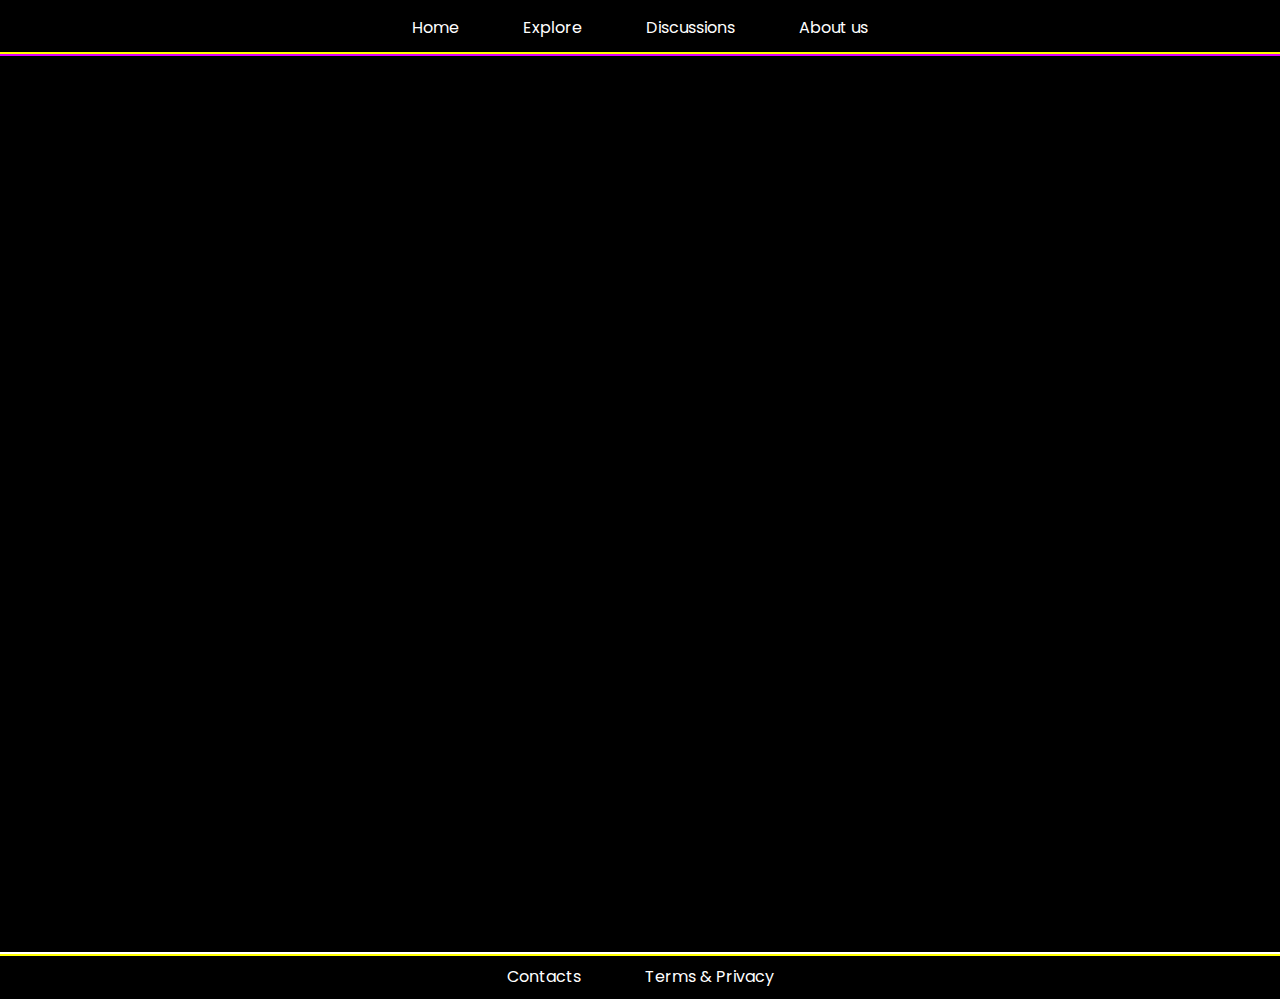
==== index.html @ 579415d8 "Base criada" ====
<!DOCTYPE html>
<html lang="en">
    <head>
        <meta charset="UTF-8" />
        <meta name="viewport" content="width=device-width, initial-scale=1.0" />
        <title>Home</title>
        <link rel="stylesheet" href="/resources/css/index.css" />
    </head>
    <body>
        <header>
            <ul>
                <li>Home</li>
                <li>Explore</li>
                <li>Discussions</li>
                <li>About us</li>
            </ul>
        </header>
        <main></main>
        <footer>
            <li>Contacts</li>
            <li>Terms & Privacy</li>
        </footer>
    </body>
</html>
---- resources/css/index.css ----
@import url("https://fonts.googleapis.com/css2?family=Poppins:wght@200;300;400;700&display=swap");
* {
    font-family: "Poppins", sans-serif;
    color: white;
}

body {
    margin: 0;
    display: flexbox;
    background-color: rgb(0, 0, 0);
    outline: 2px solid red;
}

header {
    display: flex;
    align-content: center;
    justify-content: center;
    outline: 2px solid rgb(221, 0, 255);
    height: 6vh;
}

main {
    margin: 0;
    outline: 2px solid yellow;
    height: 100vh;
}

footer {
    display: flex;
    align-items: center;
    justify-content: center;
    outline: 2px solid white;
    height: 5vh;
}

ul {
    display: flex;
    align-items: center;
    margin: 0;
    padding: 0;
    list-style-type: none;
    background-color: w;
}

li {
    display: inline-block;
    text-align: center;
    margin: 0px 2.5vw 0px 2.5vw;
}
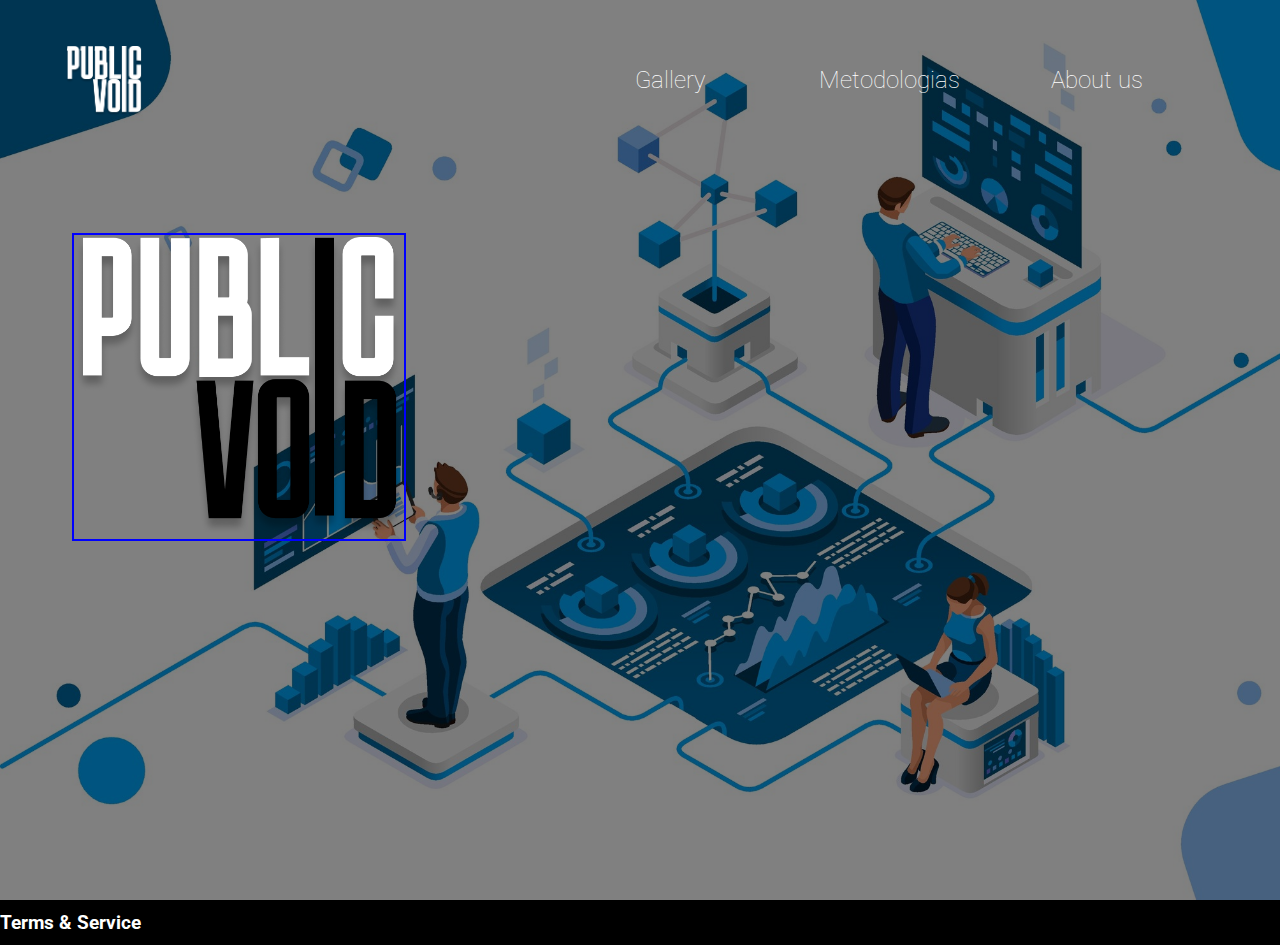
==== commit f80c4f54: "added details" ====
--- a/index.html
+++ b/index.html
@@ -8,17 +8,22 @@
     </head>
     <body>
         <header>
+            <a href="http://"><img src="resources/images/logo-raw-white.png" alt="" /></a>
             <ul>
-                <li>Home</li>
-                <li>Explore</li>
-                <li>Discussions</li>
+                <!-- <a href="www.google.com"><li>Home</li></a> -->
+                <li>Gallery</li>
+                <li>Metodologias</li>
                 <li>About us</li>
             </ul>
         </header>
-        <main></main>
+        <main>
+            <div id="background-image"></div>
+            <div id="main-title">
+                <img src="/resources/images/logo-mixed.png" alt="" srcset="" />
+            </div>
+        </main>
         <footer>
-            <li>Contacts</li>
-            <li>Terms & Privacy</li>
+            <h3>Terms & Service</h3>
         </footer>
     </body>
 </html>
--- a/resources/css/index.css
+++ b/resources/css/index.css
@@ -1,49 +1,86 @@
-@import url("https://fonts.googleapis.com/css2?family=Poppins:wght@200;300;400;700&display=swap");
+@import url("https://fonts.googleapis.com/css2?family=Roboto:wght@100;300;400;700&display=swap");
+
 * {
-    font-family: "Poppins", sans-serif;
+    text-decoration: none;
+    font-family: "Roboto";
     color: white;
 }
 
 body {
     margin: 0;
-    display: flexbox;
     background-color: rgb(0, 0, 0);
-    outline: 2px solid red;
 }
 
 header {
     display: flex;
-    align-content: center;
-    justify-content: center;
-    outline: 2px solid rgb(221, 0, 255);
-    height: 6vh;
+    position: absolute;
+    align-items: center;
+    margin-bottom: 10px;
+    z-index: 7;
+    top: 5vh;
+    left: 5vw;
+    height: 70px;
+    width: 90vw;
+}
+header img {
+    position: absolute;
+    top: 0.1vh;
+    height: 70px;
+    left: 1px;
+}
+ul {
+    position: absolute;
+    display: flex;
+    justify-content: space-around;
+    right: 1vw;
+    margin: 0;
+    padding: 0;
+    width: 50vw;
+    height: 50px;
+}
+li {
+    display: flex;
+    justify-content: space-evenly;
+    align-items: center;
+    font-weight: 100;
+    font-size: x-large;
+    height: 50px;
+    width: 10vw;
+}
+li:hover {
+    color: black;
 }
 
 main {
     margin: 0;
-    outline: 2px solid yellow;
     height: 100vh;
 }
 
-footer {
-    display: flex;
-    align-items: center;
-    justify-content: center;
-    outline: 2px solid white;
-    height: 5vh;
+#background-image {
+    background-image: url("/resources/images/index-background.jpg");
+    background-repeat: no-repeat;
+    background-size: cover;
+    opacity: 0.5;
+    height: 100%;
 }
 
-ul {
-    display: flex;
-    align-items: center;
-    margin: 0;
-    padding: 0;
-    list-style-type: none;
-    background-color: w;
+#main-title {
+    position: absolute;
+    width: fit-content;
+    margin: 10px 0px 0px 10px;
+    outline: 2px solid blue;
+    left: 5vw;
+    top: 25vh;
+}
+#main-title img {
+    max-height: 300px;
 }
 
-li {
-    display: inline-block;
-    text-align: center;
-    margin: 0px 2.5vw 0px 2.5vw;
+footer {
+    color: black;
+    display: flex;
+    position: absolute;
+    align-items: center;
+    height: 5vh;
+    width: 100%;
 }
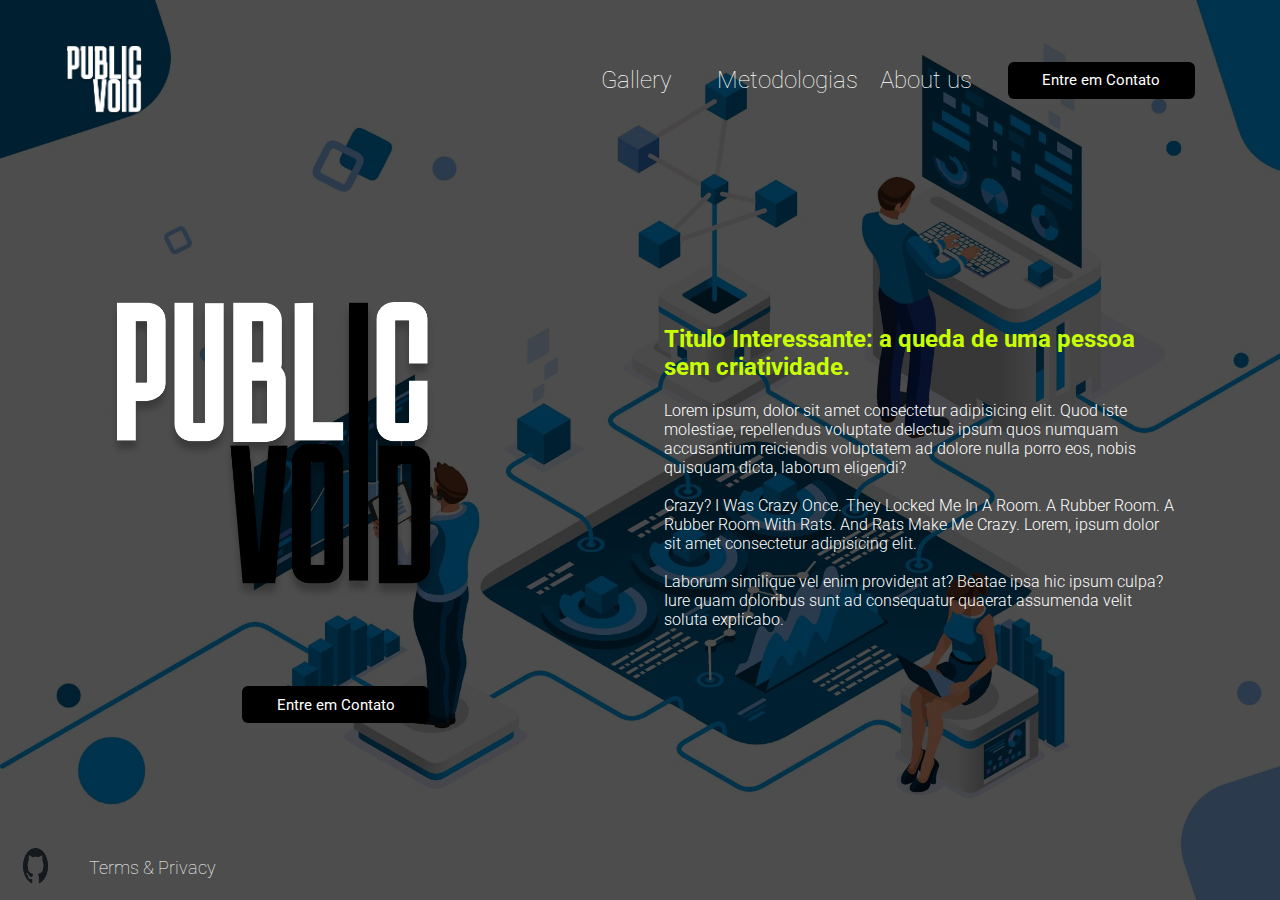
==== commit 51209768: "Main page done" ====
--- a/index.html
+++ b/index.html
@@ -7,23 +7,42 @@
         <link rel="stylesheet" href="/resources/css/index.css" />
     </head>
     <body>
+        <div id="background-image"></div>
         <header>
             <a href="http://"><img src="resources/images/logo-raw-white.png" alt="" /></a>
-            <ul>
-                <!-- <a href="www.google.com"><li>Home</li></a> -->
+            <ul id="header-menu">
                 <li>Gallery</li>
                 <li>Metodologias</li>
                 <li>About us</li>
+                <button type="button" id="header-button">Entre em Contato</button>
             </ul>
         </header>
         <main>
-            <div id="background-image"></div>
             <div id="main-title">
-                <img src="/resources/images/logo-mixed.png" alt="" srcset="" />
+                <img src="/resources/images/logo-mixed.png" />
+                <button type="button" id="main-button">Entre em Contato</button>
+            </div>
+            <div id="main-content">
+                <h2>Titulo Interessante: a queda de uma pessoa sem criatividade.</h2>
+                <p>
+                    Lorem ipsum, dolor sit amet consectetur adipisicing elit. Quod iste molestiae,
+                    repellendus voluptate delectus ipsum quos numquam accusantium reiciendis
+                    voluptatem ad dolore nulla porro eos, nobis quisquam dicta, laborum eligendi?<br /><br />
+                    Crazy? I Was Crazy Once. They Locked Me In A Room. A Rubber Room. A Rubber Room
+                    With Rats. And Rats Make Me Crazy. Lorem, ipsum dolor sit amet consectetur
+                    adipisicing elit. <br /><br />
+                    Laborum similique vel enim provident at? Beatae ipsa hic ipsum culpa? Iure quam
+                    doloribus sunt ad consequatur quaerat assumenda velit soluta explicabo.
+                </p>
             </div>
         </main>
         <footer>
-            <h3>Terms & Service</h3>
+            <a href="https://github.com/R-uan/static-page-claretiano" target="_blank">
+                <img src="/resources/images/github-logo.png" id="github-logo" />
+            </a>
+            <ul id="footer-menu">
+                <li>Terms & Privacy</li>
+            </ul>
         </footer>
     </body>
 </html>
--- a/resources/css/index.css
+++ b/resources/css/index.css
@@ -7,14 +7,31 @@
 }
 
 body {
+    background-color: black;
+    display: flex;
+    flex-direction: column;
+    justify-content: flex-end;
     margin: 0;
-    background-color: rgb(0, 0, 0);
+    height: 100vh;
 }
+
+#background-image {
+    position: absolute;
+    background-image: url("/resources/images/index-background.jpg");
+    background-repeat: no-repeat;
+    background-size: cover;
+    opacity: 0.3;
+    height: 100vh;
+    width: 100vw;
+}
+
+/* Header Segment */
 
 header {
     display: flex;
     position: absolute;
     align-items: center;
+    justify-items: center;
     margin-bottom: 10px;
     z-index: 7;
     top: 5vh;
@@ -22,23 +39,38 @@
     height: 70px;
     width: 90vw;
 }
+
 header img {
     position: absolute;
     top: 0.1vh;
     height: 70px;
     left: 1px;
 }
-ul {
+
+#header-button {
+    border: 1px solid rgba(0, 0, 0, 0.588);
+    border-radius: 6px;
+    font-size: 15px;
+    width: 187px;
+    height: 37px;
+    color: rgb(255, 255, 255);
+    background-color: #000000;
+    margin: 0;
+}
+
+#header-menu {
     position: absolute;
     display: flex;
     justify-content: space-around;
+    align-items: center;
     right: 1vw;
     margin: 0;
     padding: 0;
     width: 50vw;
     height: 50px;
 }
-li {
+
+#header-menu li {
     display: flex;
     justify-content: space-evenly;
     align-items: center;
@@ -47,40 +79,103 @@
     height: 50px;
     width: 10vw;
 }
+
 li:hover {
-    color: black;
+    color: rgb(0, 0, 0);
 }
 
+/*  Main Segment */
+
 main {
-    margin: 0;
-    height: 100vh;
-}
-
-#background-image {
-    background-image: url("/resources/images/index-background.jpg");
-    background-repeat: no-repeat;
-    background-size: cover;
-    opacity: 0.5;
-    height: 100%;
+    display: flex;
+    position: relative;
+    align-items: center;
+    justify-content: space-around;
+    width: 98vw;
+    height: 70vh;
+    margin: 10px;
 }
 
 #main-title {
-    position: absolute;
-    width: fit-content;
+    display: flex;
+    flex-direction: column;
+    position: relative;
     margin: 10px 0px 0px 10px;
-    outline: 2px solid blue;
-    left: 5vw;
-    top: 25vh;
+    height: 50vh;
 }
+
 #main-title img {
     max-height: 300px;
 }
 
+#main-button {
+    position: absolute;
+    border: 1px solid rgba(0, 0, 0, 0.588);
+    border-radius: 6px;
+    font-size: 15px;
+    width: 187px;
+    height: 37px;
+    color: rgb(255, 255, 255);
+    background-color: #000000;
+    margin: 0px 0px 0px 0px;
+    bottom: 3vh;
+    right: 0.7vw;
+}
+
+#main-content {
+    height: 50vh;
+    width: 40vw;
+    margin: 10px 0px 0px 10px;
+    padding: 10px 0px 0px 40px;
+}
+
+#main-content h2 {
+    font-weight: 700;
+    color: rgb(200, 255, 0);
+}
+
+#main-content p {
+    font-weight: 300;
+    color: white;
+}
+
+/* Footer Segment */
+
 footer {
-    color: black;
+    position: relative;
     display: flex;
-    position: absolute;
     align-items: center;
     height: 5vh;
-    width: 100%;
+    width: 98vw;
+    margin: 0px 10px 10px 10px;
 }
+
+#footer-menu {
+    position: relative;
+    display: flex;
+    height: fit-content;
+    margin: 0;
+}
+
+#footer-menu li {
+    display: flex;
+    justify-content: space-evenly;
+    align-items: center;
+    font-weight: 100;
+    font-size: large;
+    height: 50px;
+    width: 10vw;
+}
+#github-logo {
+    margin-left: 1vw;
+    height: 4vh;
+    width: 2vw;
+}
+
+/* Misc Segment */
+
+#main-button:hover,
+#header-button:hover {
+    color: black;
+    background-color: #ffffff;
+}
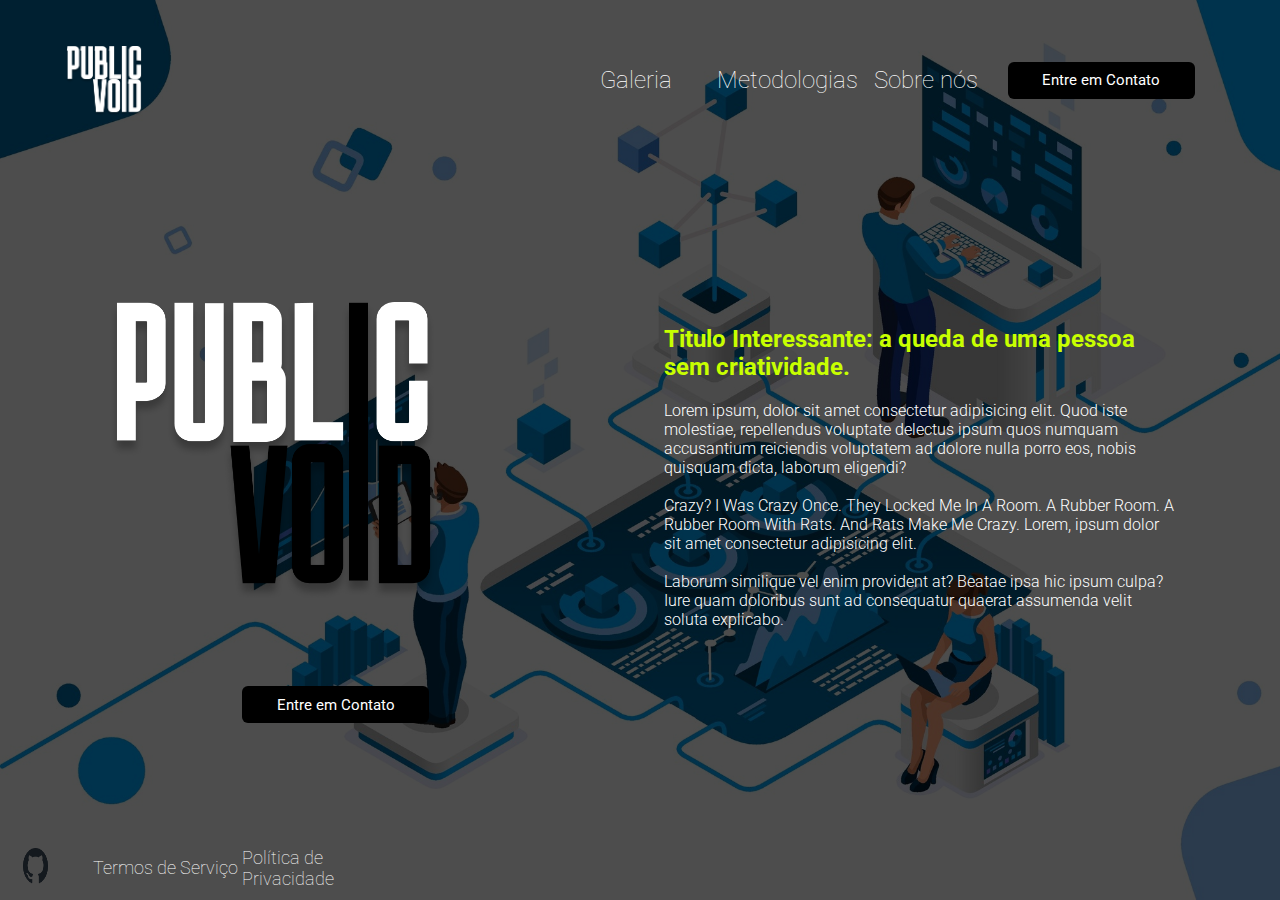
==== commit 0ae19842: "index: minor details" ====
--- a/index.html
+++ b/index.html
@@ -3,17 +3,17 @@
     <head>
         <meta charset="UTF-8" />
         <meta name="viewport" content="width=device-width, initial-scale=1.0" />
-        <title>Home</title>
+        <title>Public Void</title>
         <link rel="stylesheet" href="/resources/css/index.css" />
     </head>
     <body>
         <div id="background-image"></div>
         <header>
-            <a href="http://"><img src="resources/images/logo-raw-white.png" alt="" /></a>
+            <a href="index.html"><img src="resources/images/logo-raw-white.png" alt="" /></a>
             <ul id="header-menu">
-                <li>Gallery</li>
+                <li>Galeria</li>
                 <li>Metodologias</li>
-                <li>About us</li>
+                <li>Sobre nós</li>
                 <button type="button" id="header-button">Entre em Contato</button>
             </ul>
         </header>
@@ -41,7 +41,8 @@
                 <img src="/resources/images/github-logo.png" id="github-logo" />
             </a>
             <ul id="footer-menu">
-                <li>Terms & Privacy</li>
+                <li>Termos de Serviço</li>
+                <li>Política de Privacidade</li>
             </ul>
         </footer>
     </body>
--- a/resources/css/index.css
+++ b/resources/css/index.css
@@ -164,7 +164,7 @@
     font-weight: 100;
     font-size: large;
     height: 50px;
-    width: 10vw;
+    width: 12vw;
 }
 #github-logo {
     margin-left: 1vw;
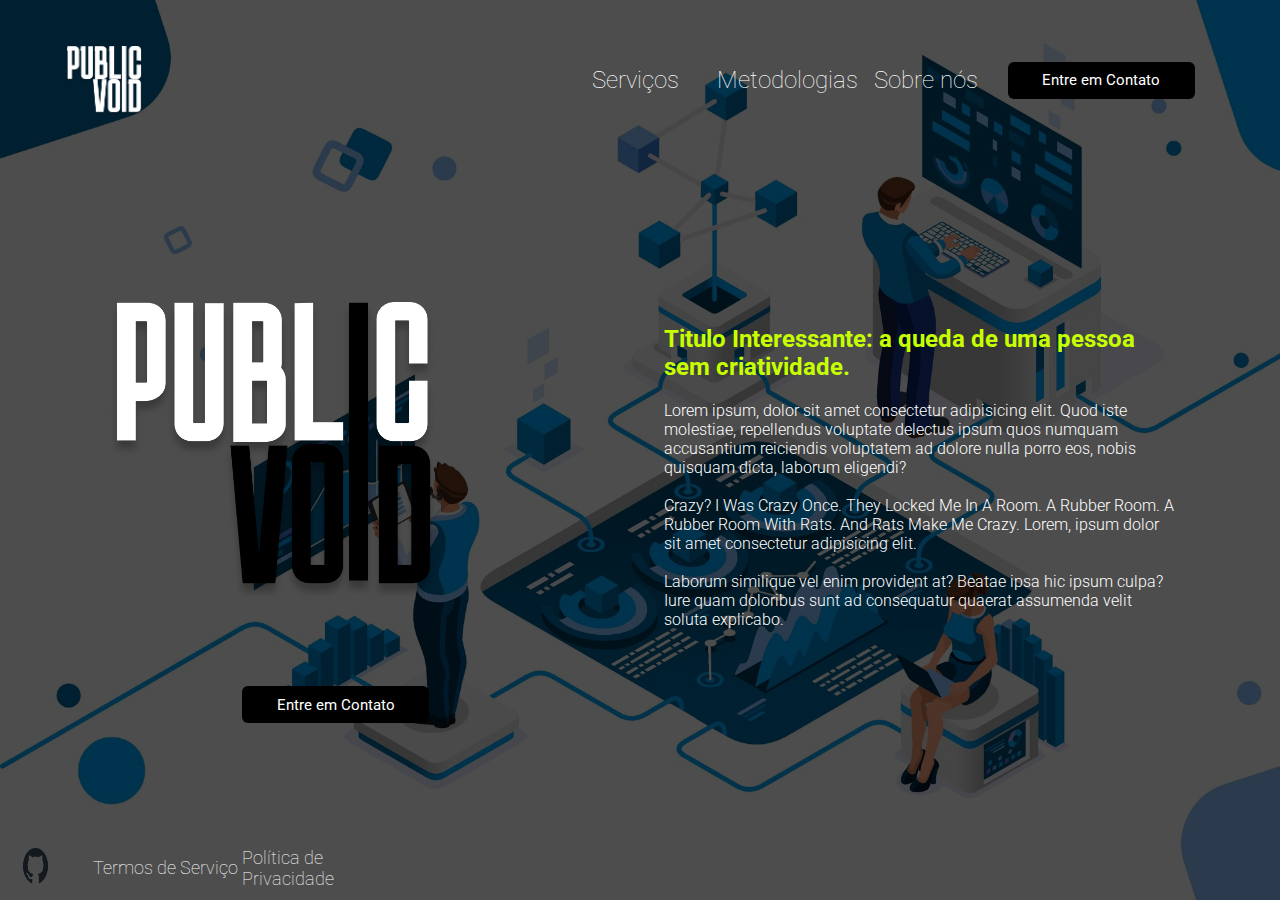
==== commit b4d76ddb: "I forgor" ====
--- a/index.html
+++ b/index.html
@@ -11,16 +11,20 @@
         <header>
             <a href="index.html"><img src="resources/images/logo-raw-white.png" alt="" /></a>
             <ul id="header-menu">
-                <li>Galeria</li>
-                <li>Metodologias</li>
-                <li>Sobre nós</li>
-                <button type="button" id="header-button">Entre em Contato</button>
+                <a href="serviços.html"><li>Serviços</li></a>
+                <a href="metodologias.html"><li>Metodologias</li></a>
+                <a href="sobre-nos.html"><li>Sobre nós</li></a>
+                <a href="contact-us.html"
+                    ><button type="button" id="header-button">Entre em Contato</button></a
+                >
             </ul>
         </header>
         <main>
             <div id="main-title">
                 <img src="/resources/images/logo-mixed.png" />
-                <button type="button" id="main-button">Entre em Contato</button>
+                <a href="contact-us.html"
+                    ><button type="button" id="main-button">Entre em Contato</button></a
+                >
             </div>
             <div id="main-content">
                 <h2>Titulo Interessante: a queda de uma pessoa sem criatividade.</h2>
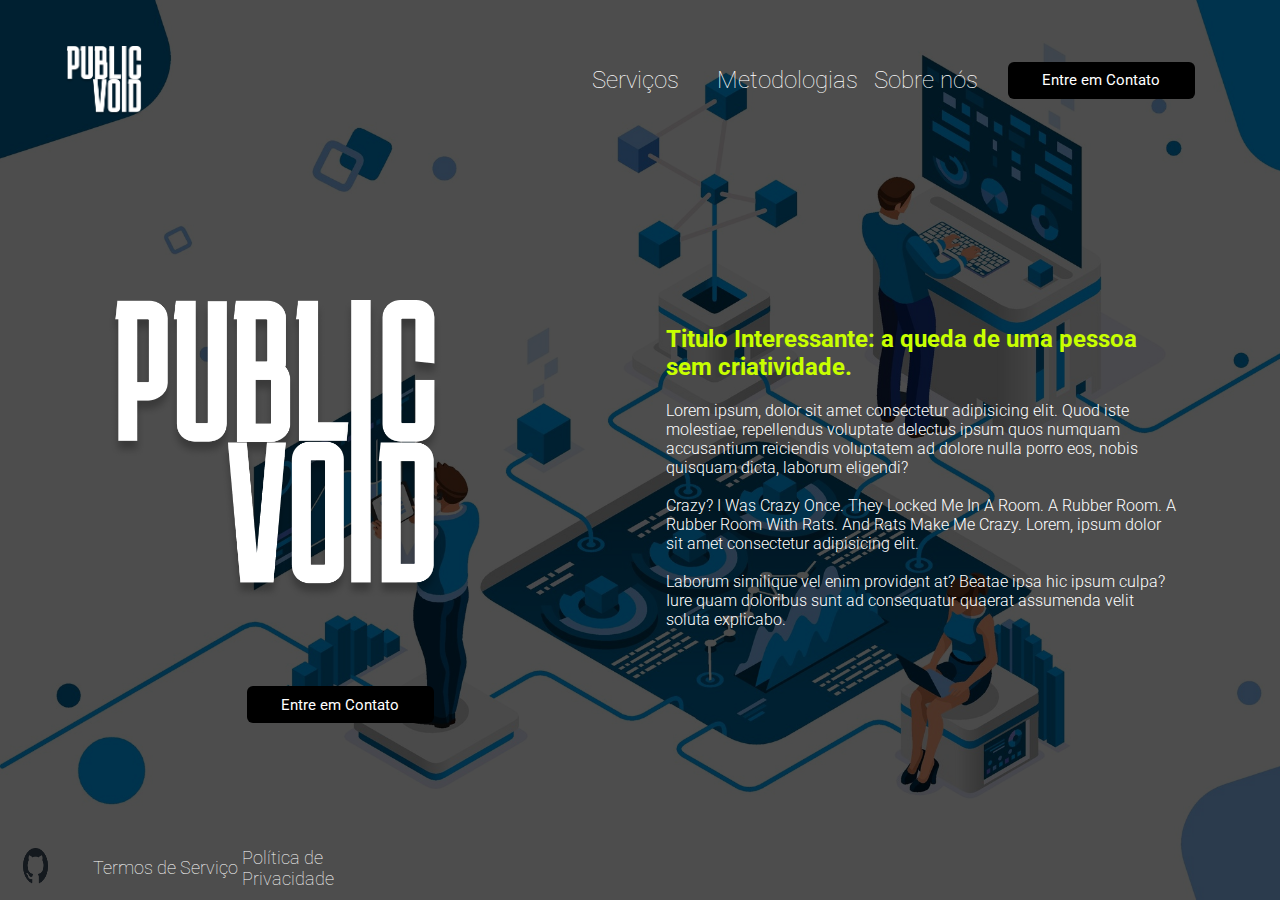
==== commit d0c38183: "Serviços done" ====
--- a/index.html
+++ b/index.html
@@ -21,7 +21,7 @@
         </header>
         <main>
             <div id="main-title">
-                <img src="/resources/images/logo-mixed.png" />
+                <img src="/resources/images/logo-raw-white.png" />
                 <a href="contact-us.html"
                     ><button type="button" id="main-button">Entre em Contato</button></a
                 >
